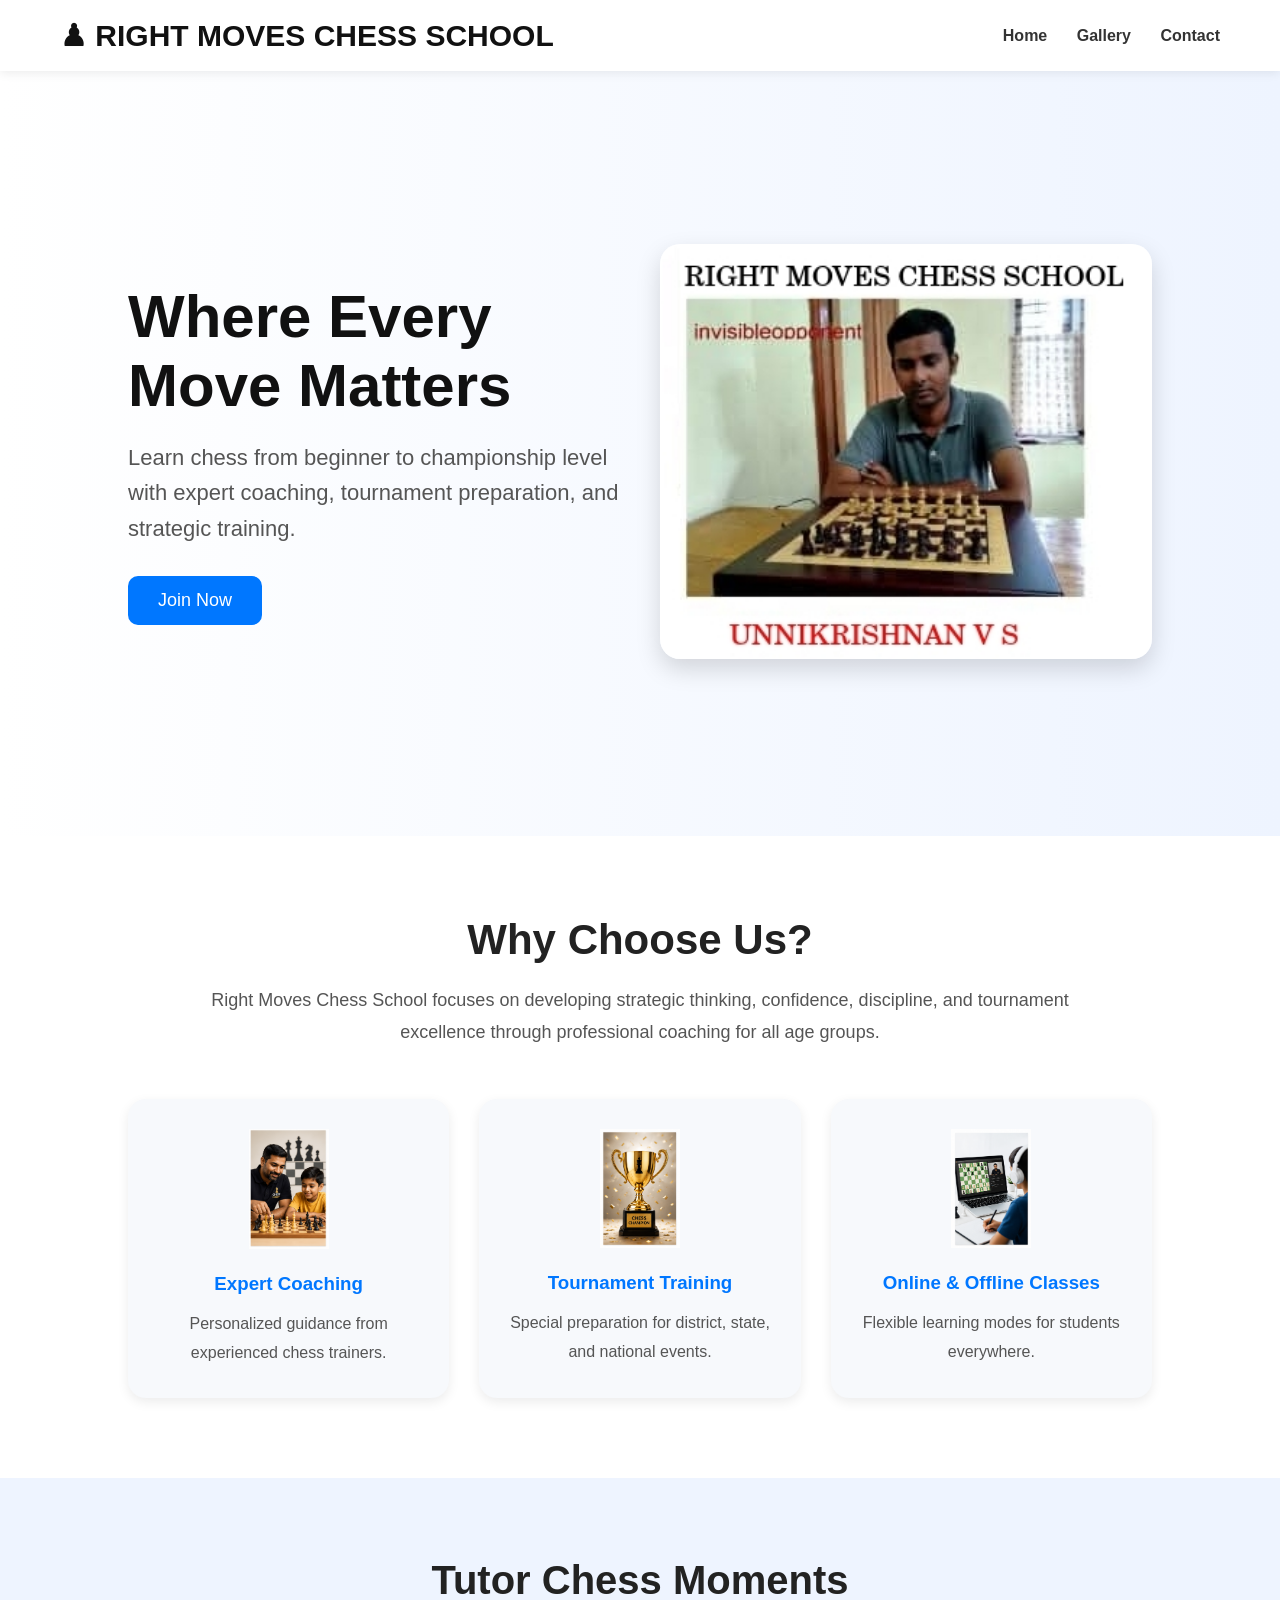
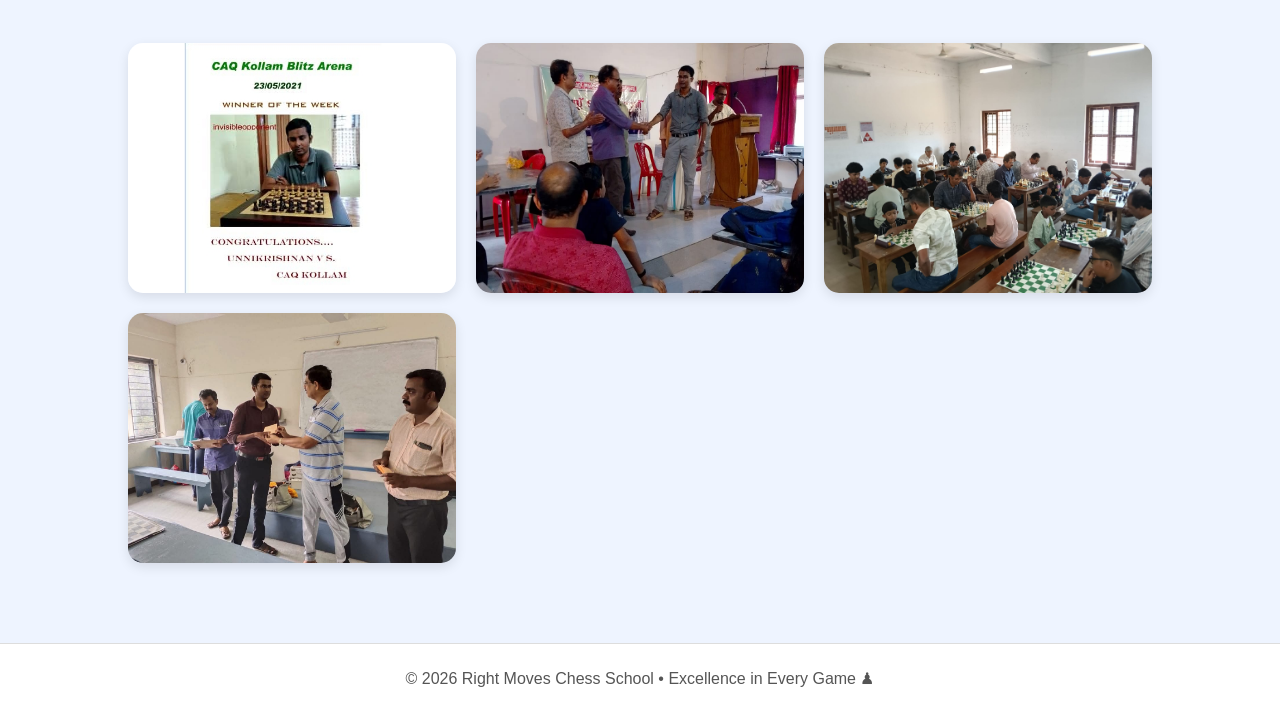
==== templates/index.html @ 6790cb92 "Initial commit" ====
<!DOCTYPE html>
<html lang="en">
<head>
    <meta charset="UTF-8">
    <meta name="viewport" content="width=device-width, initial-scale=1.0">
    <title>Right Moves Chess School</title>

    <style>
        * {
            margin: 0;
            padding: 0;
            box-sizing: border-box;
        }

        body {
            font-family: 'Segoe UI', sans-serif;
            background: #f7f9fc;
            color: #222;
        }

        /* Header */
        header {
            background: white;
            padding: 18px 60px;
            display: flex;
            justify-content: space-between;
            align-items: center;
            box-shadow: 0 2px 10px rgba(0,0,0,0.08);
            position: sticky;
            top: 0;
            z-index: 1000;
        }

        .logo {
            font-size: 30px;
            font-weight: bold;
            color: #111;
        }

        nav a {
            text-decoration: none;
            margin-left: 25px;
            color: #333;
            font-weight: 600;
            transition: 0.3s;
        }

        nav a:hover {
            color: #0077ff;
        }

        /* Hero Section */
        .hero {
            display: flex;
            align-items: center;
            justify-content: space-between;
            padding: 80px 10%;
            min-height: 85vh;
            background: linear-gradient(to right, #ffffff, #eef4ff);
            gap: 40px;
        }

        .hero-text {
            flex: 1;
        }

        .hero-text h1 {
            font-size: 60px;
            margin-bottom: 20px;
            color: #111;
        }

        .hero-text p {
            font-size: 22px;
            color: #555;
            line-height: 1.6;
            margin-bottom: 30px;
        }

        .hero-text button {
            padding: 14px 30px;
            border: none;
            background: #0077ff;
            color: white;
            border-radius: 10px;
            font-size: 18px;
            cursor: pointer;
            transition: 0.3s;
        }

        .hero-text button:hover {
            background: #005fd1;
            transform: scale(1.05);
        }

        .hero-image {
            flex: 1;
            text-align: center;
        }

        .hero-image img {
            width: 100%;
            max-width: 520px;
            border-radius: 20px;
            box-shadow: 0 10px 25px rgba(0,0,0,0.15);
        }

        /* About Section */
        .section {
            padding: 80px 10%;
            text-align: center;
            background: white;
        }

        .section h2 {
            font-size: 42px;
            margin-bottom: 20px;
        }

        .section p {
            font-size: 18px;
            color: #555;
            line-height: 1.8;
            max-width: 900px;
            margin: auto;
        }

        /* Features */
        .features {
            margin-top: 50px;
            display: grid;
            grid-template-columns: repeat(auto-fit, minmax(250px, 1fr));
            gap: 30px;
        }

        .card {
            background: #f7f9fc;
            padding: 30px;
            border-radius: 18px;
            box-shadow: 0 4px 12px rgba(0,0,0,0.08);
            transition: 0.3s;
        }

        .card:hover {
            transform: translateY(-8px);
        }

        .card img {
            width: 80px;
            margin-bottom: 20px;
        }

        .card h3 {
            margin-bottom: 15px;
            color: #0077ff;
        }

        .card p {
            color: #555;
            font-size: 16px;
        }

        /* Gallery Preview */
        .gallery-preview {
            padding: 80px 10%;
            background: #eef4ff;
            text-align: center;
        }

        .gallery-preview h2 {
            font-size: 40px;
            margin-bottom: 40px;
        }

        .gallery-grid {
            display: grid;
            grid-template-columns: repeat(auto-fit, minmax(250px, 1fr));
            gap: 20px;
        }

        .gallery-grid img {
            width: 100%;
            height: 250px;
            object-fit: cover;
            border-radius: 15px;
            transition: 0.3s;
            cursor: pointer;
            box-shadow: 0 4px 12px rgba(0,0,0,0.1);
        }

        .gallery-grid img:hover {
            transform: scale(1.03);
        }

        /* Footer */
        footer {
            background: white;
            text-align: center;
            padding: 25px;
            color: #555;
            font-size: 16px;
            border-top: 1px solid #ddd;
        }

        /* Responsive */
        @media(max-width: 900px) {
            .hero {
                flex-direction: column;
                text-align: center;
            }

            .hero-text h1 {
                font-size: 42px;
            }

            header {
                flex-direction: column;
                gap: 15px;
            }
        }
    </style>
</head>

<body>

<header>
    <div class="logo">♟ RIGHT MOVES CHESS SCHOOL</div>

    <nav>
        <a href="/">Home</a>
        <a href="/gallery">Gallery</a>
        <a href="/contact">Contact</a>
    </nav>
</header>

<!-- Hero Section -->
<section class="hero">

    <div class="hero-text">
        <h1>Where Every Move Matters</h1>

        <p>
            Learn chess from beginner to championship level with
            expert coaching, tournament preparation, and strategic training.
        </p>

        <button onclick="window.location.href='/contact'">
            Join Now
        </button>
    </div>

    <div class="hero-image">
        <img src="/static/images/chess_hero.jpg" alt="Chess Hero Image">
    </div>

</section>

<!-- About Section -->
<section class="section">

    <h2>Why Choose Us?</h2>

    <p>
        Right Moves Chess School focuses on developing strategic thinking,
        confidence, discipline, and tournament excellence through professional
        coaching for all age groups.
    </p>

    <div class="features">

        <div class="card">
            <img src="/static/images/coach.png" alt="Coach">
            <h3>Expert Coaching</h3>
            <p>
                Personalized guidance from experienced chess trainers.
            </p>
        </div>

        <div class="card">
            <img src="/static/images/trophy.png" alt="Tournament">
            <h3>Tournament Training</h3>
            <p>
                Special preparation for district, state, and national events.
            </p>
        </div>

        <div class="card">
            <img src="/static/images/online.png" alt="Online Class">
            <h3>Online & Offline Classes</h3>
            <p>
                Flexible learning modes for students everywhere.
            </p>
        </div>

    </div>

</section>

<!-- Gallery Preview -->
<section class="gallery-preview">

    <h2>Tutor Chess Moments</h2>

    <div class="gallery-grid">

        <img src="/static/images/coach1.jpg" alt="Achievement">

        <img src="/static/images/coach2.jpg" alt="Tournament">

        <img src="/static/images/coach4.jpg" alt="Award">

        <img src="/static/images/coach5.jpg" alt="Chess Training">

    </div>

</section>

<footer>
    © 2026 Right Moves Chess School • Excellence in Every Game ♟
</footer>

</body>
</html>
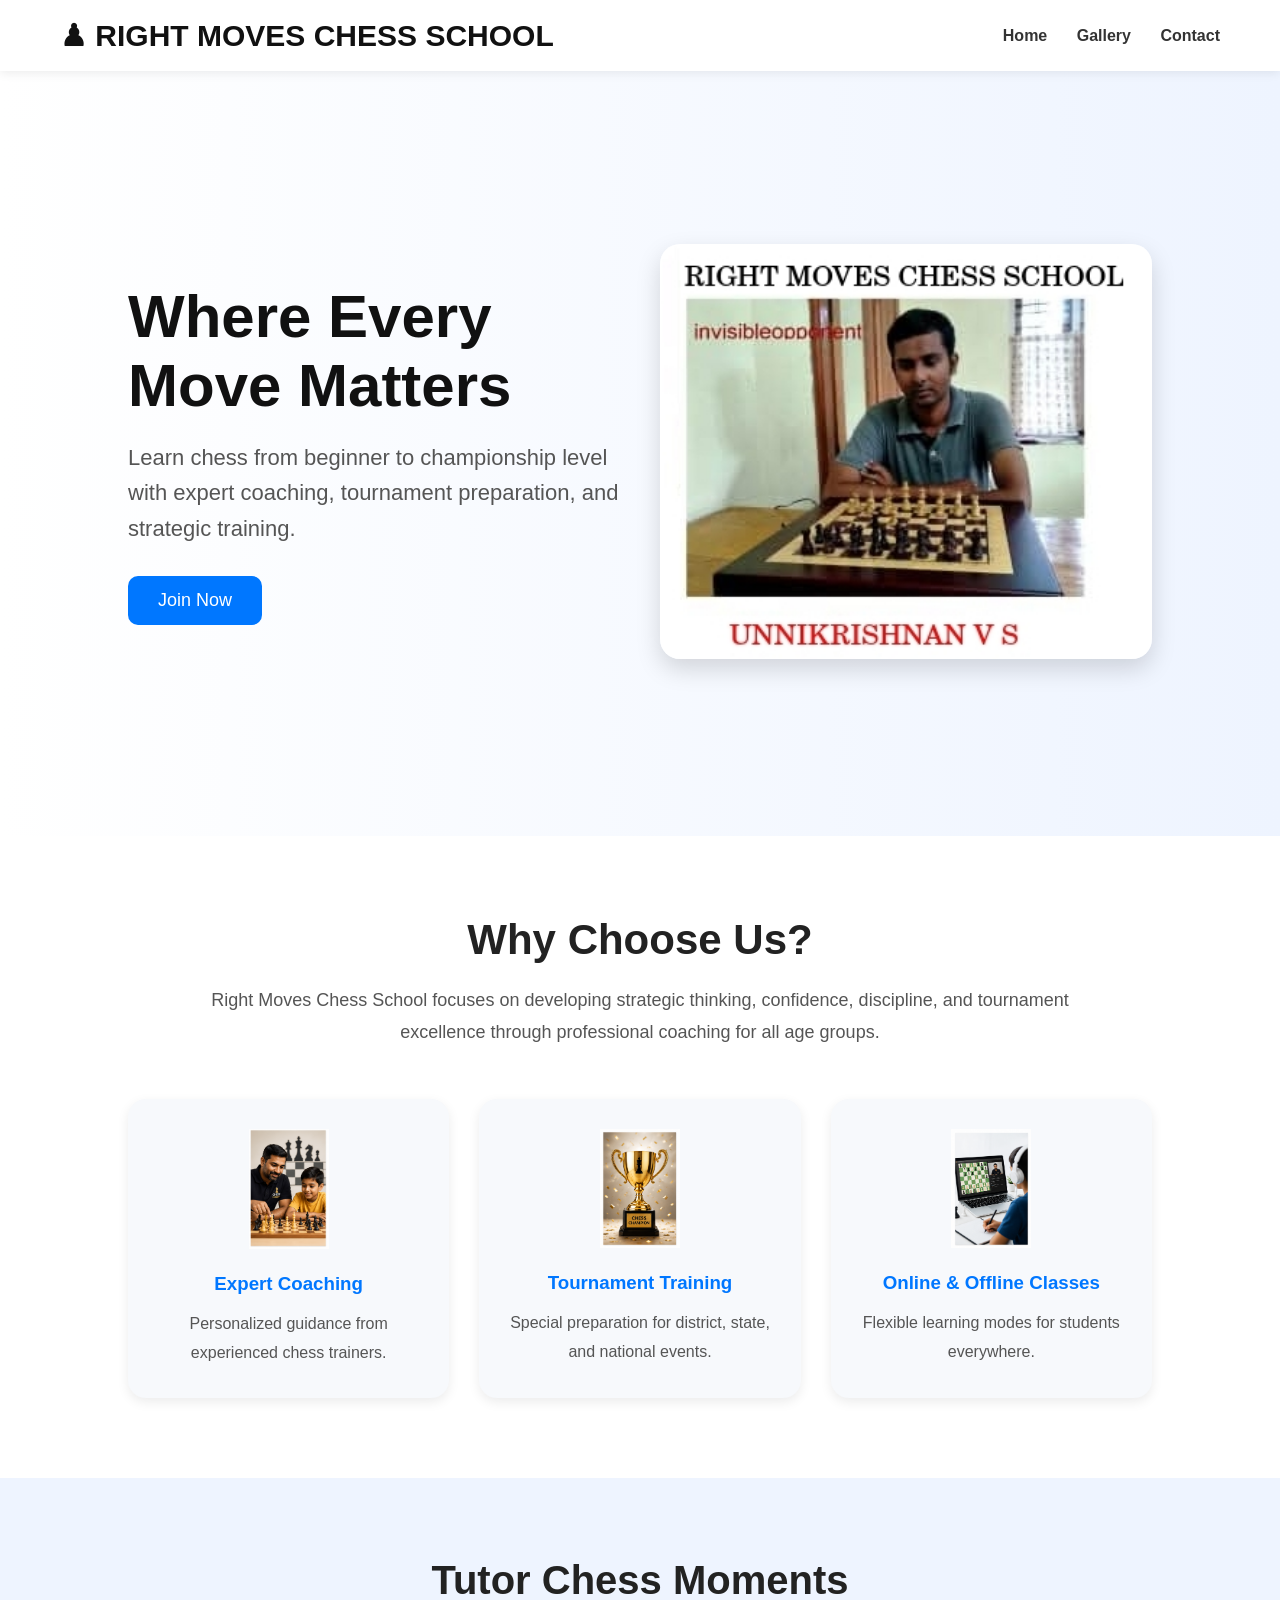
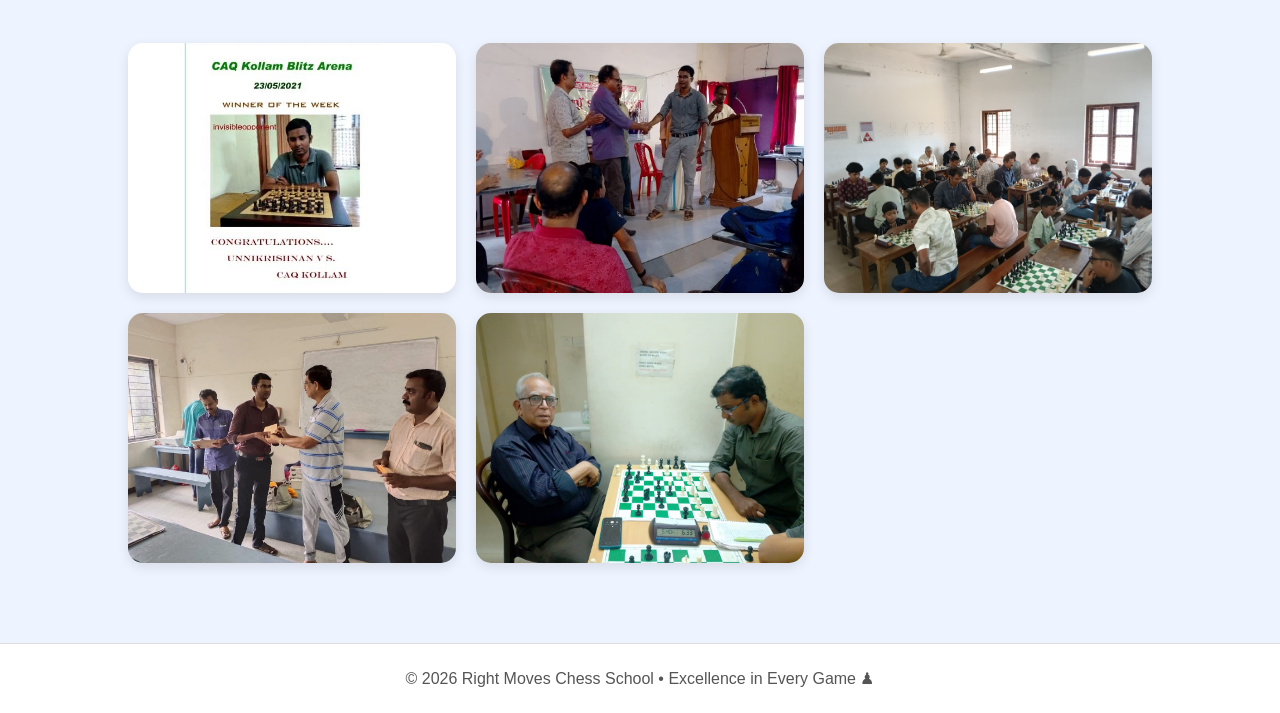
==== commit ce72b3cf: "c1-AddGM" ====
--- a/templates/index.html
+++ b/templates/index.html
@@ -311,6 +311,9 @@
 
         <img src="/static/images/coach5.jpg" alt="Chess Training">
 
+        <img src="/static/images/withgm.jpg" alt="With GM">
+
+
     </div>
 
 </section>
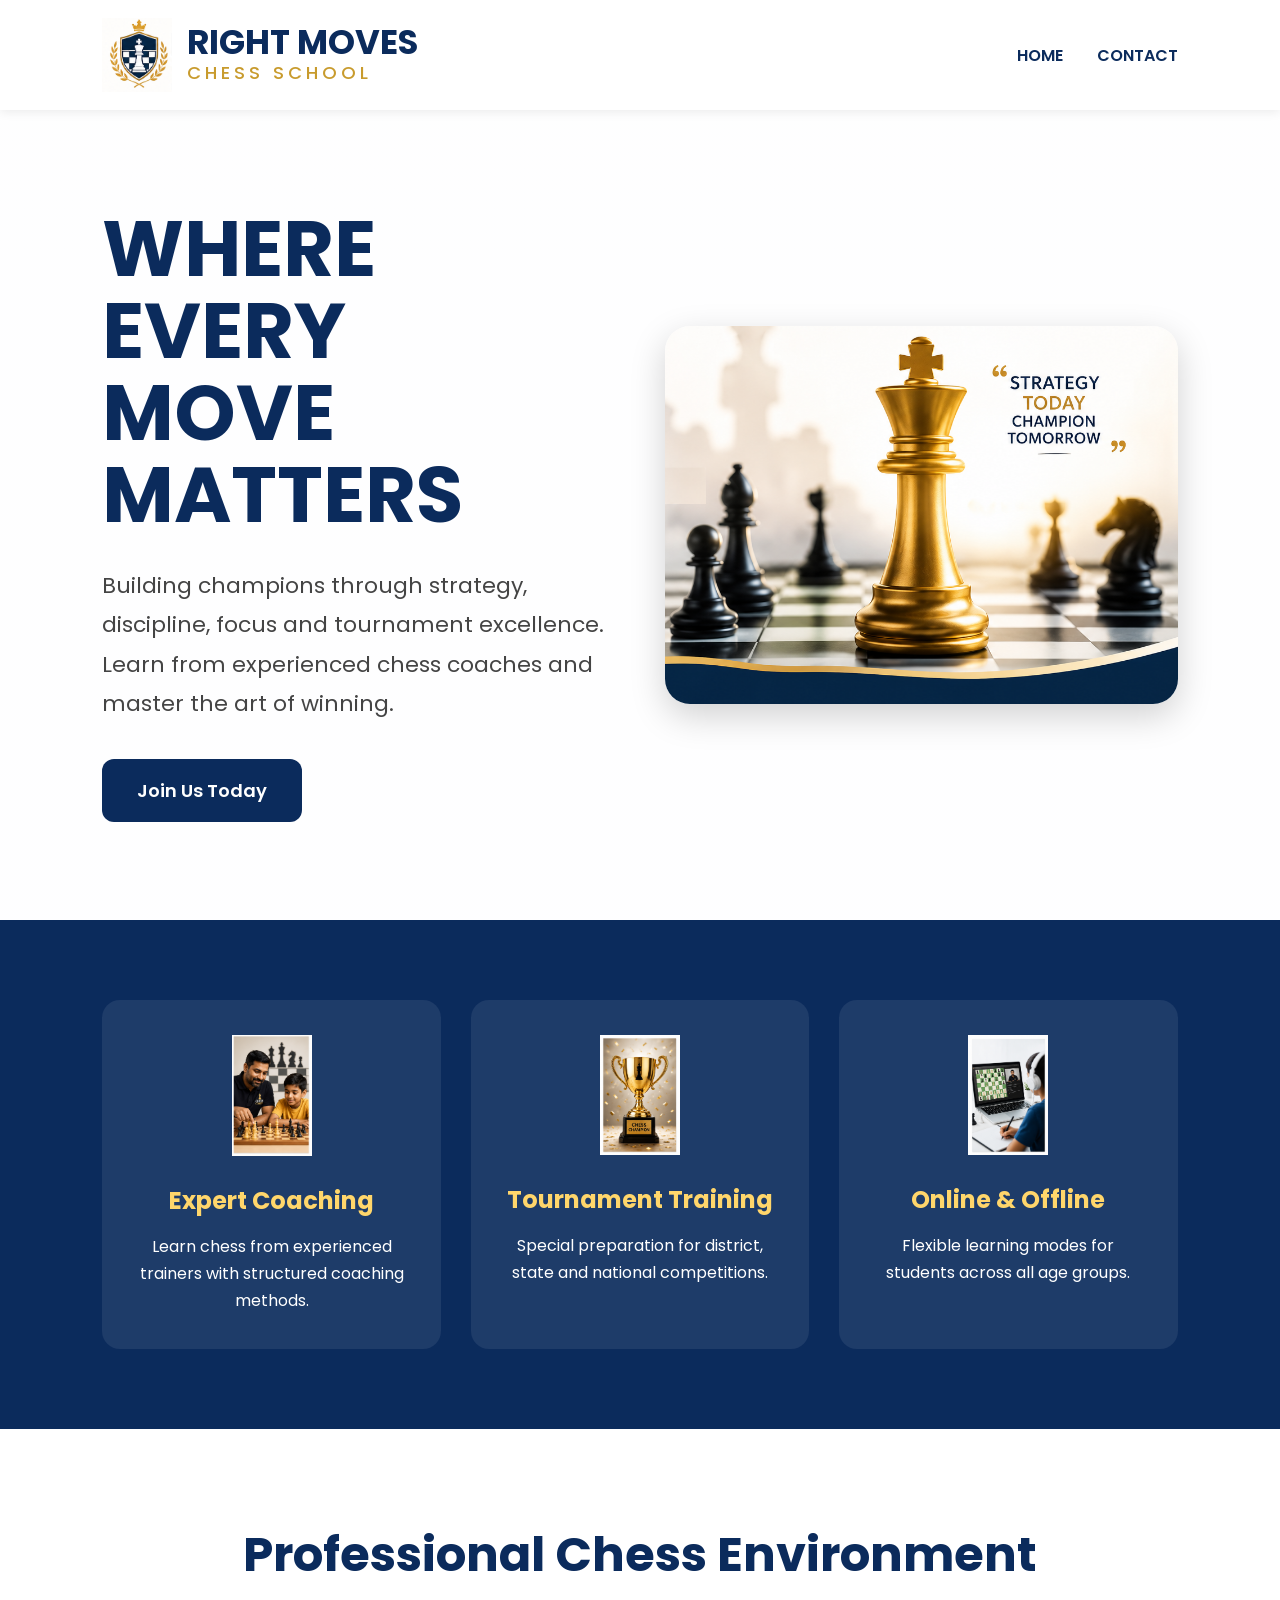
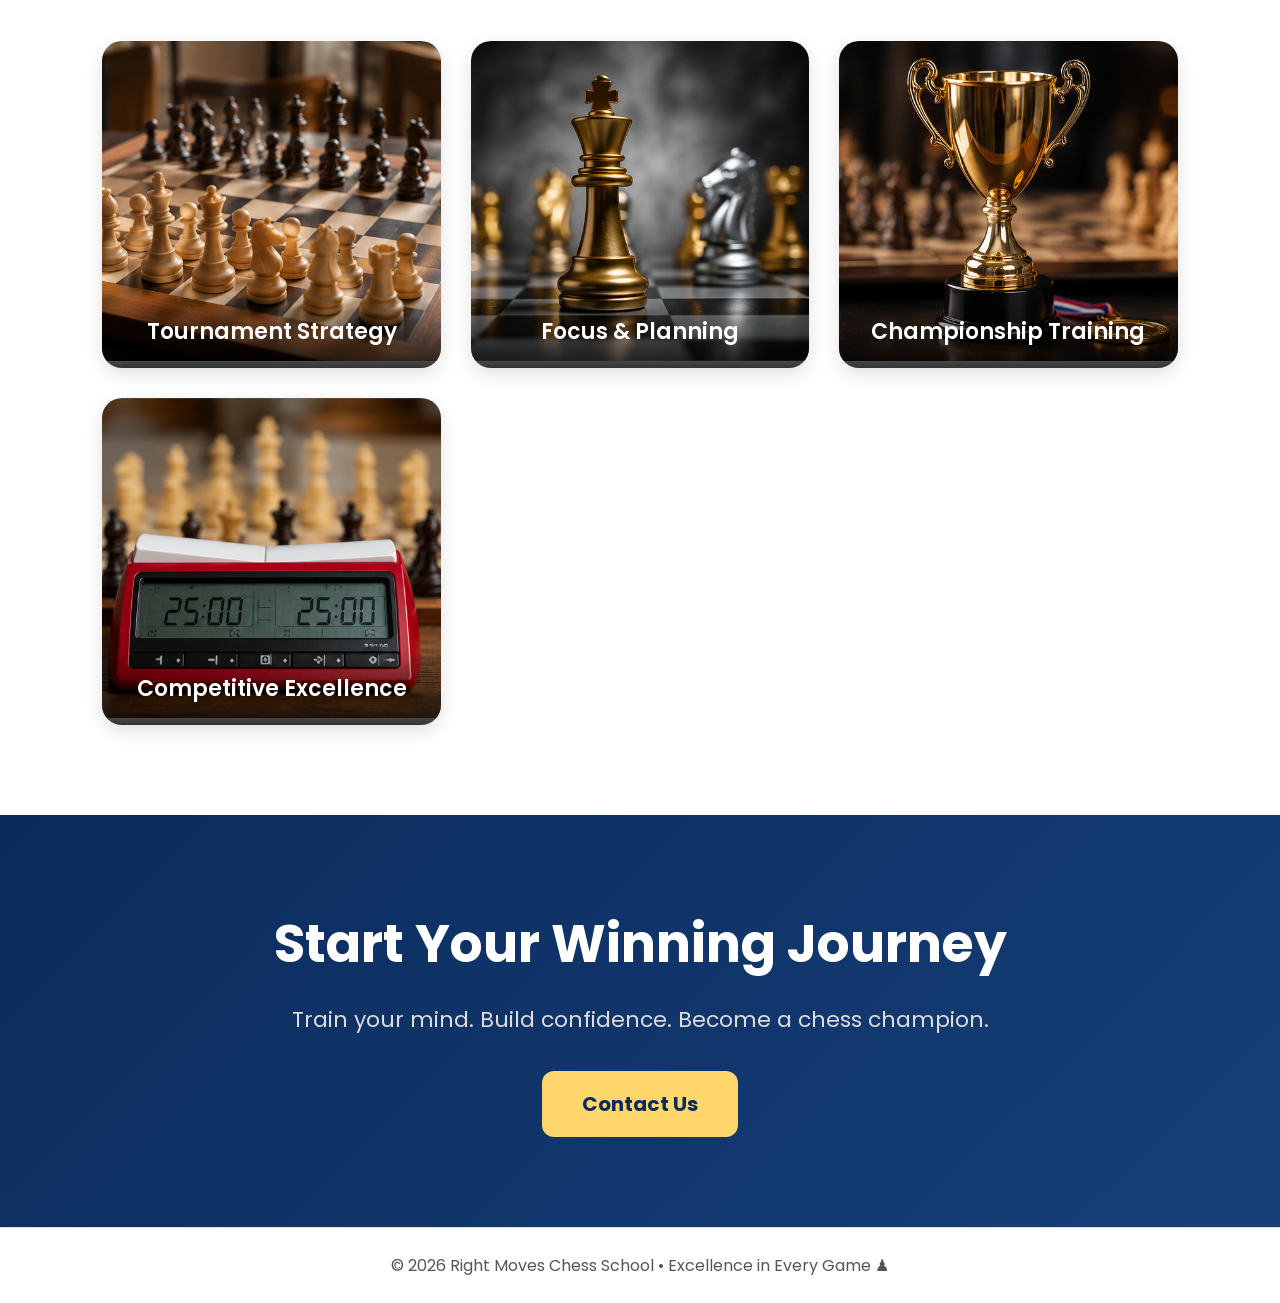
==== commit 4b90697e: "c2-Version_no_photos" ====
--- a/templates/index.html
+++ b/templates/index.html
@@ -5,322 +5,484 @@
     <meta name="viewport" content="width=device-width, initial-scale=1.0">
     <title>Right Moves Chess School</title>
 
+    <!-- Google Font -->
+    <link href="https://fonts.googleapis.com/css2?family=Poppins:wght@300;400;500;600;700&display=swap" rel="stylesheet">
+
     <style>
-        * {
-            margin: 0;
-            padding: 0;
-            box-sizing: border-box;
-        }
-
-        body {
-            font-family: 'Segoe UI', sans-serif;
-            background: #f7f9fc;
-            color: #222;
-        }
-
-        /* Header */
-        header {
-            background: white;
-            padding: 18px 60px;
-            display: flex;
-            justify-content: space-between;
-            align-items: center;
-            box-shadow: 0 2px 10px rgba(0,0,0,0.08);
-            position: sticky;
-            top: 0;
-            z-index: 1000;
-        }
-
-        .logo {
-            font-size: 30px;
-            font-weight: bold;
-            color: #111;
-        }
-
-        nav a {
-            text-decoration: none;
-            margin-left: 25px;
-            color: #333;
-            font-weight: 600;
-            transition: 0.3s;
-        }
-
-        nav a:hover {
-            color: #0077ff;
-        }
-
-        /* Hero Section */
-        .hero {
-            display: flex;
-            align-items: center;
-            justify-content: space-between;
-            padding: 80px 10%;
-            min-height: 85vh;
-            background: linear-gradient(to right, #ffffff, #eef4ff);
-            gap: 40px;
-        }
-
-        .hero-text {
-            flex: 1;
-        }
-
-        .hero-text h1 {
-            font-size: 60px;
-            margin-bottom: 20px;
-            color: #111;
-        }
-
-        .hero-text p {
-            font-size: 22px;
-            color: #555;
-            line-height: 1.6;
-            margin-bottom: 30px;
-        }
-
-        .hero-text button {
-            padding: 14px 30px;
-            border: none;
-            background: #0077ff;
-            color: white;
-            border-radius: 10px;
-            font-size: 18px;
-            cursor: pointer;
-            transition: 0.3s;
-        }
-
-        .hero-text button:hover {
-            background: #005fd1;
-            transform: scale(1.05);
-        }
-
-        .hero-image {
-            flex: 1;
-            text-align: center;
-        }
-
-        .hero-image img {
-            width: 100%;
-            max-width: 520px;
-            border-radius: 20px;
-            box-shadow: 0 10px 25px rgba(0,0,0,0.15);
-        }
-
-        /* About Section */
-        .section {
-            padding: 80px 10%;
-            text-align: center;
-            background: white;
-        }
-
-        .section h2 {
-            font-size: 42px;
-            margin-bottom: 20px;
-        }
-
-        .section p {
-            font-size: 18px;
-            color: #555;
-            line-height: 1.8;
-            max-width: 900px;
-            margin: auto;
-        }
-
-        /* Features */
-        .features {
-            margin-top: 50px;
-            display: grid;
-            grid-template-columns: repeat(auto-fit, minmax(250px, 1fr));
-            gap: 30px;
-        }
-
-        .card {
-            background: #f7f9fc;
-            padding: 30px;
-            border-radius: 18px;
-            box-shadow: 0 4px 12px rgba(0,0,0,0.08);
-            transition: 0.3s;
-        }
-
-        .card:hover {
-            transform: translateY(-8px);
-        }
-
-        .card img {
-            width: 80px;
-            margin-bottom: 20px;
-        }
-
-        .card h3 {
-            margin-bottom: 15px;
-            color: #0077ff;
-        }
-
-        .card p {
-            color: #555;
-            font-size: 16px;
-        }
-
-        /* Gallery Preview */
-        .gallery-preview {
-            padding: 80px 10%;
-            background: #eef4ff;
-            text-align: center;
-        }
-
-        .gallery-preview h2 {
-            font-size: 40px;
-            margin-bottom: 40px;
-        }
-
-        .gallery-grid {
-            display: grid;
-            grid-template-columns: repeat(auto-fit, minmax(250px, 1fr));
-            gap: 20px;
-        }
-
-        .gallery-grid img {
-            width: 100%;
-            height: 250px;
-            object-fit: cover;
-            border-radius: 15px;
-            transition: 0.3s;
-            cursor: pointer;
-            box-shadow: 0 4px 12px rgba(0,0,0,0.1);
-        }
-
-        .gallery-grid img:hover {
-            transform: scale(1.03);
-        }
-
-        /* Footer */
-        footer {
-            background: white;
-            text-align: center;
-            padding: 25px;
-            color: #555;
-            font-size: 16px;
-            border-top: 1px solid #ddd;
-        }
-
-        /* Responsive */
-        @media(max-width: 900px) {
-            .hero {
-                flex-direction: column;
-                text-align: center;
-            }
-
-            .hero-text h1 {
-                font-size: 42px;
-            }
-
-            header {
-                flex-direction: column;
-                gap: 15px;
-            }
-        }
+
+        *{
+            margin:0;
+            padding:0;
+            box-sizing:border-box;
+        }
+
+        body{
+            font-family:'Poppins',sans-serif;
+            background:#f8f9fc;
+            color:#222;
+        }
+
+        /* HEADER */
+
+        header{
+            width:100%;
+            background:white;
+            padding:18px 8%;
+            display:flex;
+            justify-content:space-between;
+            align-items:center;
+            box-shadow:0 2px 10px rgba(0,0,0,0.08);
+            position:sticky;
+            top:0;
+            z-index:1000;
+        }
+
+        .logo{
+            display:flex;
+            align-items:center;
+            gap:15px;
+        }
+
+        .logo img{
+            width:70px;
+        }
+
+        .logo-text h1{
+            font-size:34px;
+            color:#0b2b5c;
+            line-height:1;
+        }
+
+        .logo-text span{
+            color:#c89b2d;
+            letter-spacing:4px;
+            font-size:18px;
+            font-weight:500;
+        }
+
+        nav a{
+            text-decoration:none;
+            margin-left:30px;
+            color:#0b2b5c;
+            font-weight:600;
+            transition:0.3s;
+            font-size:16px;
+        }
+
+        nav a:hover{
+            color:#c89b2d;
+        }
+
+        /* HERO SECTION */
+
+        .hero{
+            min-height:90vh;
+            display:flex;
+            align-items:center;
+            justify-content:space-between;
+            padding:60px 8%;
+            background:
+                linear-gradient(rgba(255,255,255,0.85), rgba(255,255,255,0.88)),
+                url('/static/images/chess_bg.jpg');
+            background-size:cover;
+            background-position:center;
+            gap:50px;
+        }
+
+        .hero-left{
+            flex:1;
+        }
+
+        .hero-left h2{
+            font-size:78px;
+            color:#0b2b5c;
+            line-height:1.05;
+            margin-bottom:30px;
+        }
+
+        .hero-left p{
+            font-size:22px;
+            color:#444;
+            line-height:1.8;
+            margin-bottom:35px;
+            max-width:700px;
+        }
+
+        .hero-btn{
+            display:inline-block;
+            background:#0b2b5c;
+            color:white;
+            padding:18px 35px;
+            border-radius:12px;
+            text-decoration:none;
+            font-size:18px;
+            font-weight:600;
+            transition:0.3s;
+        }
+
+        .hero-btn:hover{
+            background:#c89b2d;
+            transform:translateY(-4px);
+        }
+
+        .hero-right{
+            flex:1;
+            display:flex;
+            justify-content:center;
+        }
+
+        .hero-right img{
+            width:100%;
+            max-width:520px;
+            border-radius:25px;
+            box-shadow:0 12px 35px rgba(0,0,0,0.18);
+        }
+
+        /* FEATURES */
+
+        .features{
+            padding:80px 8%;
+            background:#0b2b5c;
+            color:white;
+        }
+
+        .features-grid{
+            display:grid;
+            grid-template-columns:repeat(auto-fit,minmax(250px,1fr));
+            gap:30px;
+        }
+
+        .feature-card{
+            background:rgba(255,255,255,0.08);
+            padding:35px;
+            border-radius:18px;
+            text-align:center;
+            transition:0.3s;
+        }
+
+        .feature-card:hover{
+            transform:translateY(-8px);
+            background:rgba(255,255,255,0.14);
+        }
+
+        .feature-card img{
+            width:80px;
+            margin-bottom:20px;
+        }
+
+        .feature-card h3{
+            margin-bottom:15px;
+            color:#ffd66b;
+            font-size:24px;
+        }
+
+        .feature-card p{
+            font-size:16px;
+            line-height:1.7;
+        }
+
+        /* GALLERY */
+
+        .gallery{
+    padding:90px 8%;
+    background:white;
+    text-align:center;
+}
+
+.gallery h2{
+    font-size:48px;
+    margin-bottom:50px;
+    color:#0b2b5c;
+}
+
+.gallery-grid{
+    display:grid;
+    grid-template-columns:repeat(auto-fit,minmax(280px,1fr));
+    gap:30px;
+}
+
+.gallery-card{
+    position:relative;
+    overflow:hidden;
+    border-radius:20px;
+    box-shadow:0 6px 18px rgba(0,0,0,0.12);
+}
+
+.gallery-card img{
+    width:100%;
+    height:320px;
+    object-fit:cover;
+    transition:0.4s;
+}
+
+.gallery-card:hover img{
+    transform:scale(1.08);
+}
+
+.overlay{
+    position:absolute;
+    bottom:0;
+    width:100%;
+    padding:20px;
+    background:linear-gradient(transparent, rgba(0,0,0,0.8));
+    color:white;
+    font-size:22px;
+    font-weight:600;
+}
+
+        /* CTA */
+
+        .cta{
+            padding:90px 8%;
+            background:linear-gradient(135deg,#0b2b5c,#163f7a);
+            color:white;
+            text-align:center;
+        }
+
+        .cta h2{
+            font-size:52px;
+            margin-bottom:20px;
+        }
+
+        .cta p{
+            font-size:22px;
+            margin-bottom:35px;
+            color:#ddd;
+        }
+
+        .cta a{
+            display:inline-block;
+            background:#ffd66b;
+            color:#0b2b5c;
+            padding:18px 40px;
+            border-radius:12px;
+            text-decoration:none;
+            font-size:20px;
+            font-weight:700;
+            transition:0.3s;
+        }
+
+        .cta a:hover{
+            background:white;
+        }
+
+        /* FOOTER */
+
+        footer{
+            background:white;
+            text-align:center;
+            padding:25px;
+            font-size:16px;
+            color:#555;
+            border-top:1px solid #ddd;
+        }
+
+        /* RESPONSIVE */
+
+        @media(max-width:950px){
+
+            .hero{
+                flex-direction:column;
+                text-align:center;
+            }
+
+            .hero-left h2{
+                font-size:52px;
+            }
+
+            .hero-left p{
+                font-size:18px;
+            }
+
+            header{
+                flex-direction:column;
+                gap:20px;
+            }
+
+            nav{
+                text-align:center;
+            }
+
+            nav a{
+                margin:0 12px;
+            }
+        }
+
     </style>
 </head>
 
 <body>
 
-<header>
-    <div class="logo">♟ RIGHT MOVES CHESS SCHOOL</div>
-
-    <nav>
-        <a href="/">Home</a>
-        <a href="/gallery">Gallery</a>
-        <a href="/contact">Contact</a>
-    </nav>
-</header>
-
-<!-- Hero Section -->
-<section class="hero">
-
-    <div class="hero-text">
-        <h1>Where Every Move Matters</h1>
+    <!-- HEADER -->
+
+    <header>
+
+        <div class="logo">
+
+            <img src="/static/images/logo.png" alt="Logo">
+
+            <div class="logo-text">
+                <h1>RIGHT MOVES</h1>
+                <span>CHESS SCHOOL</span>
+            </div>
+
+        </div>
+
+        <nav>
+            <a href="/">HOME</a>
+            <!-- <a href="/gallery">GALLERY</a> -->
+            <a href="/contact">CONTACT</a>
+        </nav>
+
+    </header>
+
+    <!-- HERO SECTION -->
+
+    <section class="hero">
+
+        <div class="hero-left">
+
+            <h2>
+                WHERE EVERY<br>
+                MOVE MATTERS
+            </h2>
+
+            <p>
+                Building champions through strategy, discipline,
+                focus and tournament excellence. Learn from
+                experienced chess coaches and master the art
+                of winning.
+            </p>
+
+            <a href="/contact" class="hero-btn">
+                Join Us Today
+            </a>
+
+        </div>
+
+        <div class="hero-right">
+
+            <img src="/static/images/hero_chess.png" alt="Chess Hero">
+
+        </div>
+
+    </section>
+
+    <!-- FEATURES -->
+
+    <section class="features">
+
+        <div class="features-grid">
+
+            <div class="feature-card">
+
+                <img src="/static/images/coach.png" alt="Coach">
+
+                <h3>Expert Coaching</h3>
+
+                <p>
+                    Learn chess from experienced trainers
+                    with structured coaching methods.
+                </p>
+
+            </div>
+
+            <div class="feature-card">
+
+                <img src="/static/images/trophy.png" alt="Tournament">
+
+                <h3>Tournament Training</h3>
+
+                <p>
+                    Special preparation for district,
+                    state and national competitions.
+                </p>
+
+            </div>
+
+            <div class="feature-card">
+
+                <img src="/static/images/online.png" alt="Online Class">
+
+                <h3>Online & Offline</h3>
+
+                <p>
+                    Flexible learning modes for students
+                    across all age groups.
+                </p>
+
+            </div>
+
+        </div>
+
+    </section>
+
+   <!-- PROFESSIONAL CHESS SHOWCASE -->
+
+<section class="gallery">
+
+    <h2>Professional Chess Environment</h2>
+
+    <div class="gallery-grid">
+
+        <div class="gallery-card">
+            <img src="/static/images/chess_board.png" alt="Chess Board">
+
+            <div class="overlay">
+                Tournament Strategy
+            </div>
+        </div>
+
+        <div class="gallery-card">
+            <img src="/static/images/chess_king.png" alt="Chess King">
+
+            <div class="overlay">
+                Focus & Planning
+            </div>
+        </div>
+
+        <div class="gallery-card">
+            <img src="/static/images/chess_trophy.png" alt="Chess Trophy">
+
+            <div class="overlay">
+                Championship Training
+            </div>
+        </div>
+
+        <div class="gallery-card">
+            <img src="/static/images/chess_clock.png" alt="Chess Clock">
+
+            <div class="overlay">
+                Competitive Excellence
+            </div>
+        </div>
+
+    </div>
+
+</section>
+
+    <!-- CTA -->
+
+    <section class="cta">
+
+        <h2>Start Your Winning Journey</h2>
 
         <p>
-            Learn chess from beginner to championship level with
-            expert coaching, tournament preparation, and strategic training.
+            Train your mind. Build confidence.
+            Become a chess champion.
         </p>
 
-        <button onclick="window.location.href='/contact'">
-            Join Now
-        </button>
-    </div>
-
-    <div class="hero-image">
-        <img src="/static/images/chess_hero.jpg" alt="Chess Hero Image">
-    </div>
-
-</section>
-
-<!-- About Section -->
-<section class="section">
-
-    <h2>Why Choose Us?</h2>
-
-    <p>
-        Right Moves Chess School focuses on developing strategic thinking,
-        confidence, discipline, and tournament excellence through professional
-        coaching for all age groups.
-    </p>
-
-    <div class="features">
-
-        <div class="card">
-            <img src="/static/images/coach.png" alt="Coach">
-            <h3>Expert Coaching</h3>
-            <p>
-                Personalized guidance from experienced chess trainers.
-            </p>
-        </div>
-
-        <div class="card">
-            <img src="/static/images/trophy.png" alt="Tournament">
-            <h3>Tournament Training</h3>
-            <p>
-                Special preparation for district, state, and national events.
-            </p>
-        </div>
-
-        <div class="card">
-            <img src="/static/images/online.png" alt="Online Class">
-            <h3>Online & Offline Classes</h3>
-            <p>
-                Flexible learning modes for students everywhere.
-            </p>
-        </div>
-
-    </div>
-
-</section>
-
-<!-- Gallery Preview -->
-<section class="gallery-preview">
-
-    <h2>Tutor Chess Moments</h2>
-
-    <div class="gallery-grid">
-
-        <img src="/static/images/coach1.jpg" alt="Achievement">
-
-        <img src="/static/images/coach2.jpg" alt="Tournament">
-
-        <img src="/static/images/coach4.jpg" alt="Award">
-
-        <img src="/static/images/coach5.jpg" alt="Chess Training">
-
-        <img src="/static/images/withgm.jpg" alt="With GM">
-
-
-    </div>
-
-</section>
-
-<footer>
-    © 2026 Right Moves Chess School • Excellence in Every Game ♟
-</footer>
+        <a href="/contact">
+            Contact Us
+        </a>
+
+    </section>
+
+    <!-- FOOTER -->
+
+    <footer>
+        © 2026 Right Moves Chess School • Excellence in Every Game ♟
+    </footer>
 
 </body>
 </html>
